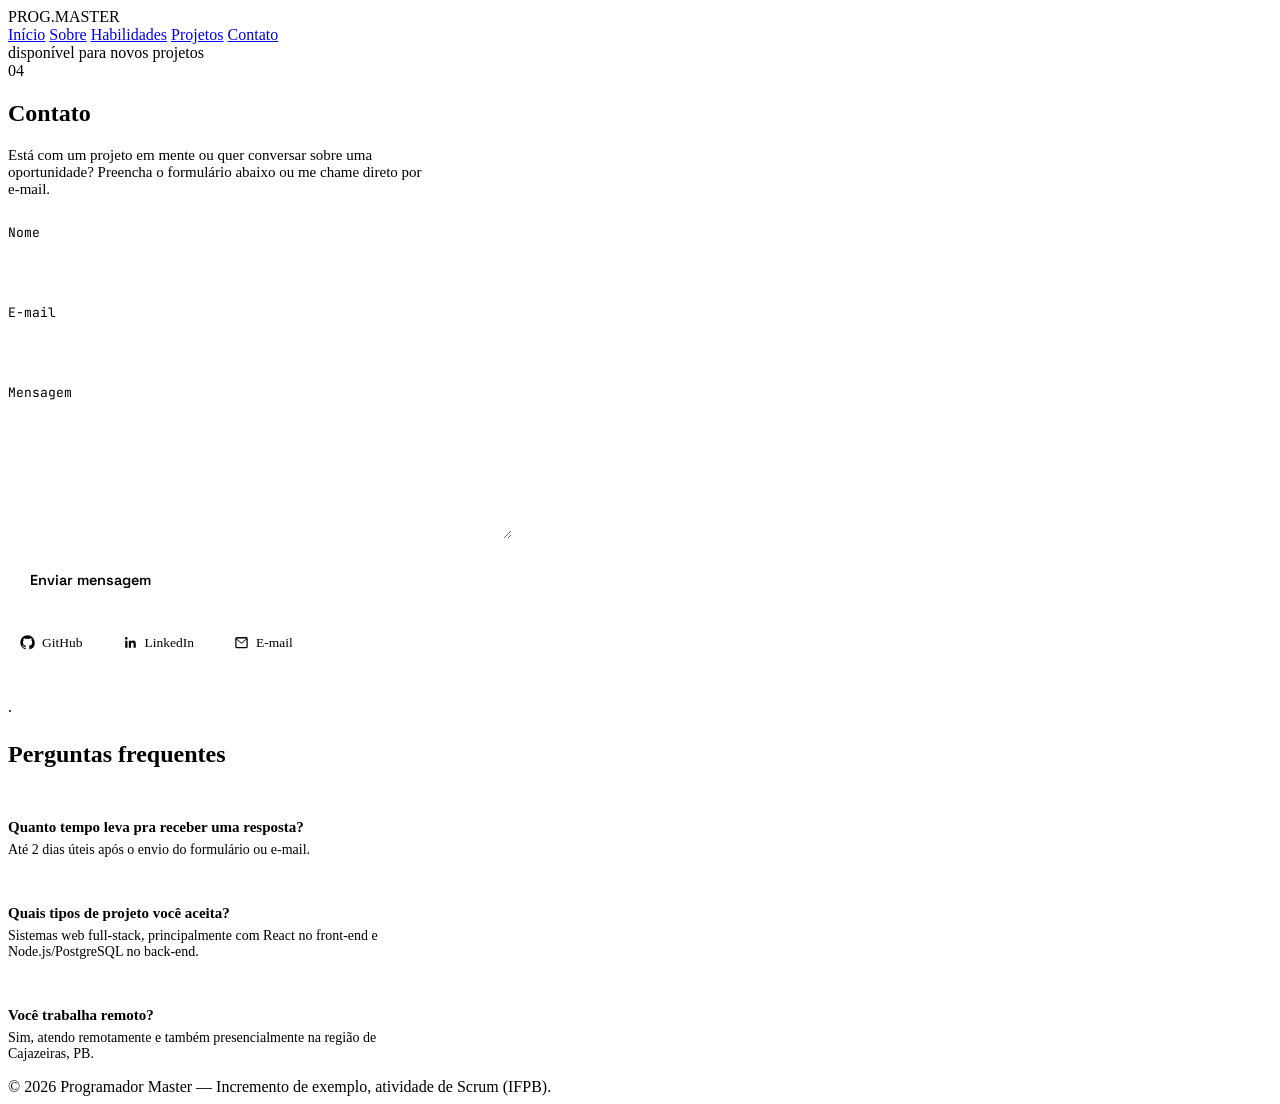
==== html/contato.html @ 1edd8a76 "feat: criando seção de contatos" ====
<!DOCTYPE html>
<html lang="pt-BR">
<head>
<meta charset="UTF-8">
<meta name="viewport" content="width=device-width, initial-scale=1.0">
<title>Contato — Programador Master</title>
<link rel="preconnect" href="https://fonts.googleapis.com">
<link href="https://fonts.googleapis.com/css2?family=Space+Grotesk:wght@400;500;600;700&family=IBM+Plex+Sans:wght@400;500;600&family=JetBrains+Mono:wght@400;500&display=swap" rel="stylesheet">
<link rel="stylesheet" href="../css/base.css">
<link rel="stylesheet" href="../css/contato.css">
</head>
<body>

<nav>
  <div class="wrap">
    <div class="brand mono">PROG.MASTER</div>
    <div class="navlinks">
      <a href="index.html">Início</a>
      <a href="sobre.html">Sobre</a>
      <a href="habilidades.html">Habilidades</a>
      <a href="projetos.html">Projetos</a>
      <a href="contato.html" class="active">Contato</a>
    </div>
  </div>
</nav>

<div class="page-title">
  <div class="wrap">
    <span class="role-tag">disponível para novos projetos</span>
  </div>
</div>

<section id="contato">
  <div class="wrap">
    <div class="section-head">
      <span class="section-num mono">04</span>
      <h2>Contato</h2>
      <div class="rule"></div>
    </div>
    <p style="color:var(--graphite); font-size:15px; max-width:56ch; margin-bottom:26px;">Está com um projeto em mente ou quer conversar sobre uma oportunidade? Preencha o formulário abaixo ou me chame direto por e-mail.</p>

    <form id="contact-form">
      <div class="field">
        <label for="name">Nome</label>
        <input type="text" id="name" name="name" required>
      </div>
      <div class="field">
        <label for="email">E-mail</label>
        <input type="email" id="email" name="email" required>
      </div>
      <div class="field">
        <label for="message">Mensagem</label>
        <textarea id="message" name="message" required></textarea>
      </div>
      <button type="submit">Enviar mensagem</button>
      <div id="form-msg"></div>
    </form>

    <div class="socials">
      <a href="#" target="_blank" rel="noopener">
        <svg viewBox="0 0 24 24" fill="currentColor"><path d="M12 .5C5.73.5.5 5.73.5 12c0 5.08 3.29 9.39 7.86 10.91.57.1.78-.25.78-.55v-1.94c-3.2.7-3.88-1.54-3.88-1.54-.52-1.33-1.28-1.68-1.28-1.68-1.05-.72.08-.7.08-.7 1.16.08 1.77 1.19 1.77 1.19 1.03 1.77 2.7 1.26 3.36.96.1-.75.4-1.26.73-1.55-2.55-.29-5.23-1.28-5.23-5.68 0-1.25.45-2.28 1.19-3.08-.12-.29-.52-1.46.11-3.04 0 0 .97-.31 3.18 1.18a11 11 0 0 1 5.79 0c2.2-1.49 3.17-1.18 3.17-1.18.64 1.58.24 2.75.12 3.04.74.8 1.18 1.83 1.18 3.08 0 4.41-2.69 5.38-5.25 5.67.41.36.78 1.06.78 2.14v3.17c0 .3.2.66.79.55A10.51 10.51 0 0 0 23.5 12c0-6.27-5.23-11.5-11.5-11.5z"/></svg>
        GitHub
      </a>
      <a href="#" target="_blank" rel="noopener">
        <svg viewBox="0 0 24 24" fill="currentColor"><path d="M20.45 20.45h-3.56v-5.57c0-1.33-.02-3.04-1.85-3.04-1.86 0-2.14 1.45-2.14 2.94v5.67H9.34V9h3.41v1.56h.05c.48-.9 1.63-1.85 3.36-1.85 3.6 0 4.27 2.37 4.27 5.45zM5.34 7.43a2.07 2.07 0 1 1 0-4.13 2.07 2.07 0 0 1 0 4.13zM7.12 20.45H3.56V9h3.56z"/></svg>
        LinkedIn
      </a>
      <a href="mailto:programador.master@exemplo.dev">
        <svg viewBox="0 0 24 24" fill="currentColor"><path d="M2 5.5A2.5 2.5 0 0 1 4.5 3h15A2.5 2.5 0 0 1 22 5.5v13a2.5 2.5 0 0 1-2.5 2.5h-15A2.5 2.5 0 0 1 2 18.5zm2.2.2 7.8 6.5 7.8-6.5H4.2zM20 7.3l-8 6.66L4 7.3V18.5c0 .28.22.5.5.5h15c.28 0 .5-.22.5-.5z"/></svg>
        E-mail
      </a>
    </div>

    <div class="faq">
      <div class="section-head">
        <span class="section-num mono">·</span>
        <h2>Perguntas frequentes</h2>
        <div class="rule"></div>
      </div>
      <div class="faq-item">
        <h3>Quanto tempo leva pra receber uma resposta?</h3>
        <p>Até 2 dias úteis após o envio do formulário ou e-mail.</p>
      </div>
      <div class="faq-item">
        <h3>Quais tipos de projeto você aceita?</h3>
        <p>Sistemas web full-stack, principalmente com React no front-end e Node.js/PostgreSQL no back-end.</p>
      </div>
      <div class="faq-item">
        <h3>Você trabalha remoto?</h3>
        <p>Sim, atendo remotamente e também presencialmente na região de Cajazeiras, PB.</p>
      </div>
    </div>
  </div>
</section>

<footer>
  <div class="wrap">© 2026 Programador Master — Incremento de exemplo, atividade de Scrum (IFPB).</div>
</footer>

<script src="../js/script.js"></script>

</body>
</html>
---- css/contato.css ----
/* ---- Contato: formulário ---- */
form{max-width:480px;}
.field{margin-bottom:16px;}
label{
  display:block; font-size:13px; margin-bottom:6px;
  color:var(--graphite); font-family:'JetBrains Mono', monospace;
}
input, textarea{
  width:100%;
  font-family:'IBM Plex Sans', sans-serif;
  font-size:14.5px;
  padding:11px 12px;
  border:1px solid var(--line);
  border-radius:2px;
  background:var(--paper-card);
  color:var(--ink);
}
input:focus, textarea:focus{
  outline:2px solid var(--blueprint);
  outline-offset:1px;
}
textarea{resize:vertical; min-height:110px;}
button{
  font-family:'Space Grotesk', sans-serif;
  font-weight:600;
  font-size:14.5px;
  padding:12px 22px;
  background:var(--ink);
  color:var(--paper);
  border:none;
  border-radius:2px;
  cursor:pointer;
  transition:background .15s;
}
button:hover{background:var(--blueprint);}
#form-msg{
  margin-top:14px; font-size:13.5px; display:none;
  color:var(--blueprint);
}

/* ---- Contato: redes sociais ---- */
.socials{display:flex; gap:16px; margin-top:26px;}
.socials a{
  display:flex; align-items:center; gap:7px;
  font-size:13.5px; color:var(--graphite); text-decoration:none;
  border:1px solid var(--line); padding:8px 12px; border-radius:2px;
  transition:border-color .15s, color .15s;
}
.socials a:hover{border-color:var(--blueprint); color:var(--blueprint);}
.socials svg{width:15px; height:15px;}

/* ---- Contato: FAQ ---- */
.faq{margin-top:44px;}
.faq-item{
  border-bottom:1px solid var(--line);
  padding:16px 0;
}
.faq-item h3{font-size:15px; margin-bottom:6px;}
.faq-item p{font-size:14px; color:var(--graphite); margin:0; max-width:58ch;}
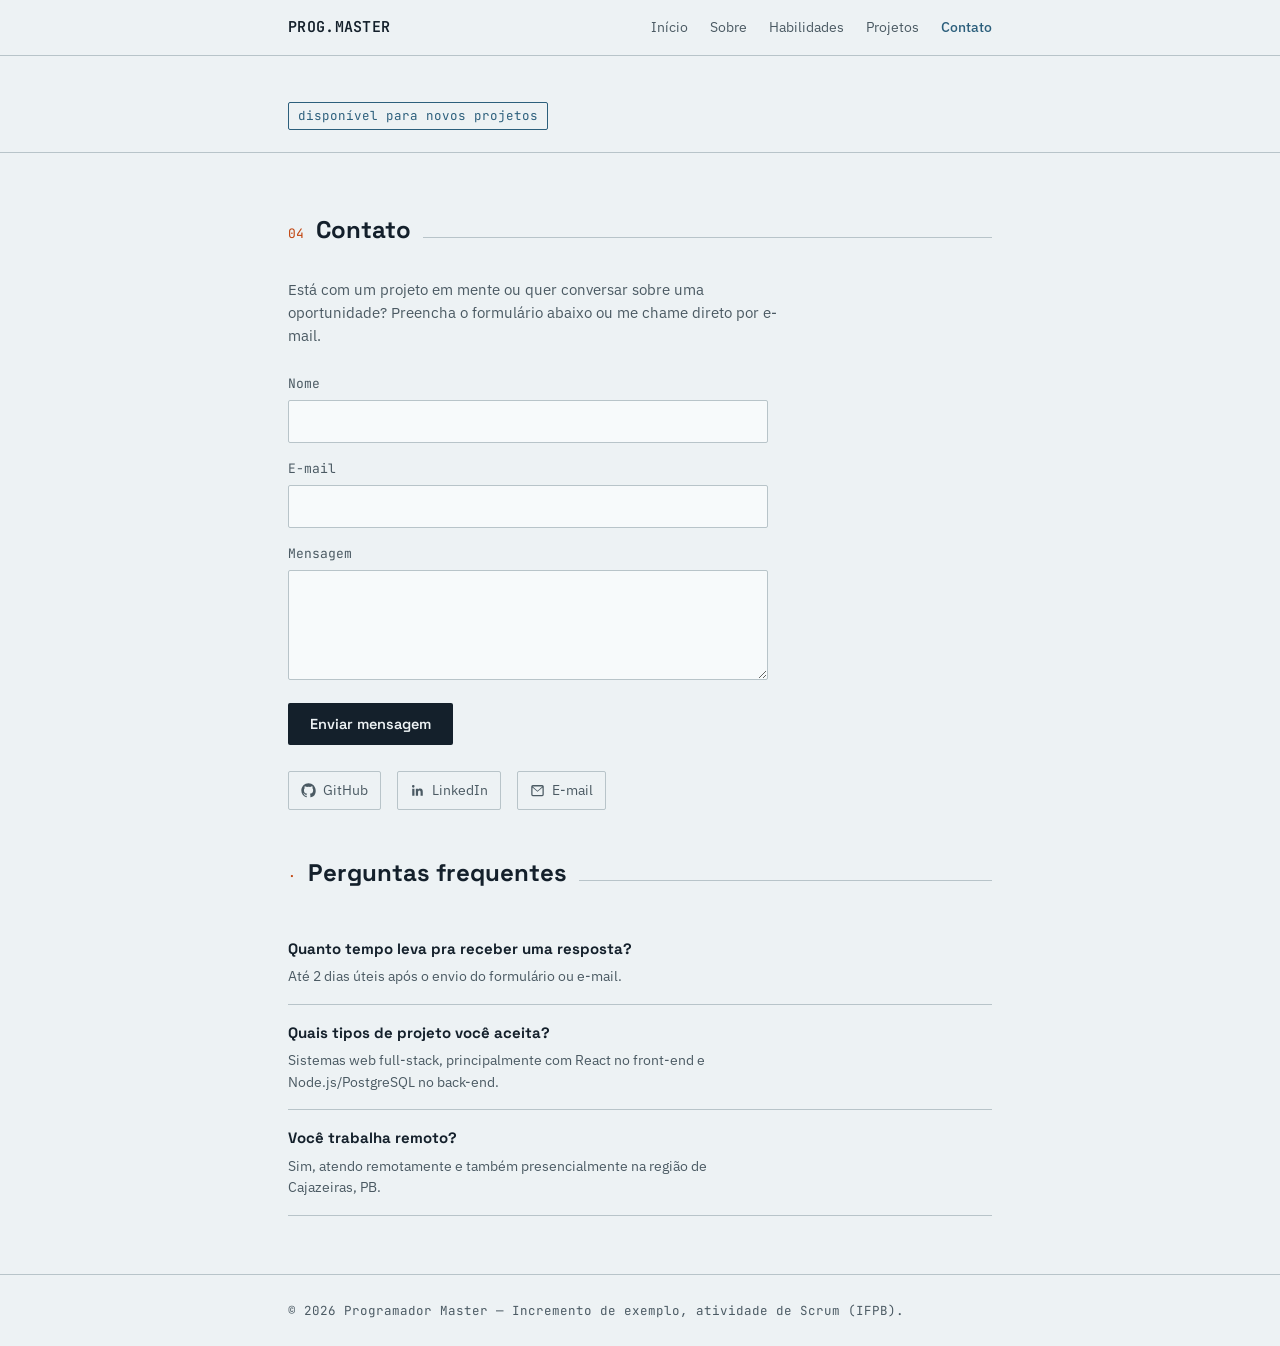
==== commit 7564d24c: "feat: movendo o index para a raiz do projeto e ajustando as referencias de links" ====
--- a/html/contato.html
+++ b/html/contato.html
@@ -15,7 +15,7 @@
   <div class="wrap">
     <div class="brand mono">PROG.MASTER</div>
     <div class="navlinks">
-      <a href="index.html">Início</a>
+      <a href="../index.html">Início</a>
       <a href="sobre.html">Sobre</a>
       <a href="habilidades.html">Habilidades</a>
       <a href="projetos.html">Projetos</a>
--- a/css/base.css
+++ b/css/base.css
@@ -0,0 +1,101 @@
+:root{
+  --ink:#14202B;
+  --paper:#EDF2F4;
+  --blueprint:#2C5F7C;
+  --pin:#C1440E;
+  --graphite:#4B5A63;
+  --line:#B8C4C9;
+  --paper-card:#F7FAFB;
+}
+*{box-sizing:border-box;}
+html{scroll-behavior:smooth;}
+body{
+  margin:0;
+  background:var(--paper);
+  color:var(--ink);
+  font-family:'IBM Plex Sans', sans-serif;
+  line-height:1.55;
+}
+h1,h2,h3{
+  font-family:'Space Grotesk', sans-serif;
+  margin:0;
+  color:var(--ink);
+}
+.mono{
+  font-family:'JetBrains Mono', monospace;
+}
+a{color:inherit;}
+.wrap{
+  max-width:760px;
+  margin:0 auto;
+  padding:0 28px;
+}
+
+/* ---- Nav ---- */
+nav{
+  position:sticky; top:0; z-index:10;
+  background:rgba(237,242,244,0.92);
+  backdrop-filter:blur(6px);
+  border-bottom:1px solid var(--line);
+}
+nav .wrap{
+  display:flex; justify-content:space-between; align-items:center;
+  padding-top:16px; padding-bottom:16px;
+}
+.brand{font-weight:600; font-size:15px; letter-spacing:0.02em;}
+.navlinks{display:flex; gap:22px; font-size:14px;}
+.navlinks a{text-decoration:none; color:var(--graphite); transition:color .15s;}
+.navlinks a:hover{color:var(--blueprint);}
+.navlinks a.active{color:var(--blueprint); font-weight:500;}
+
+/* ---- Page title (páginas internas) ---- */
+.page-title{
+  padding:46px 0 8px;
+  border-bottom:1px solid var(--line);
+}
+.page-title .role-tag{margin-bottom:14px;}
+.role-tag{
+  display:inline-block;
+  font-family:'JetBrains Mono', monospace;
+  font-size:12.5px;
+  color:var(--blueprint);
+  border:1px solid var(--blueprint);
+  padding:3px 9px;
+  border-radius:2px;
+  margin-bottom:18px;
+}
+
+/* ---- Section shell (usado em todas as páginas) ---- */
+section{padding:58px 0;}
+.section-head{
+  display:flex; align-items:baseline; gap:12px;
+  margin-bottom:30px;
+}
+.section-num{
+  font-family:'JetBrains Mono', monospace;
+  font-size:13px;
+  color:var(--pin);
+}
+.section-head h2{font-size:24px;}
+.rule{
+  height:1px;
+  background:var(--line);
+  flex:1;
+}
+
+/* ---- Footer ---- */
+footer{
+  border-top:1px solid var(--line);
+  padding:26px 0;
+  font-size:12.5px;
+  color:var(--graphite);
+  font-family:'JetBrains Mono', monospace;
+}
+
+@media (max-width:560px){
+  .navlinks{display:none;}
+}
+
+@media (prefers-reduced-motion:reduce){
+  html{scroll-behavior:auto;}
+}
